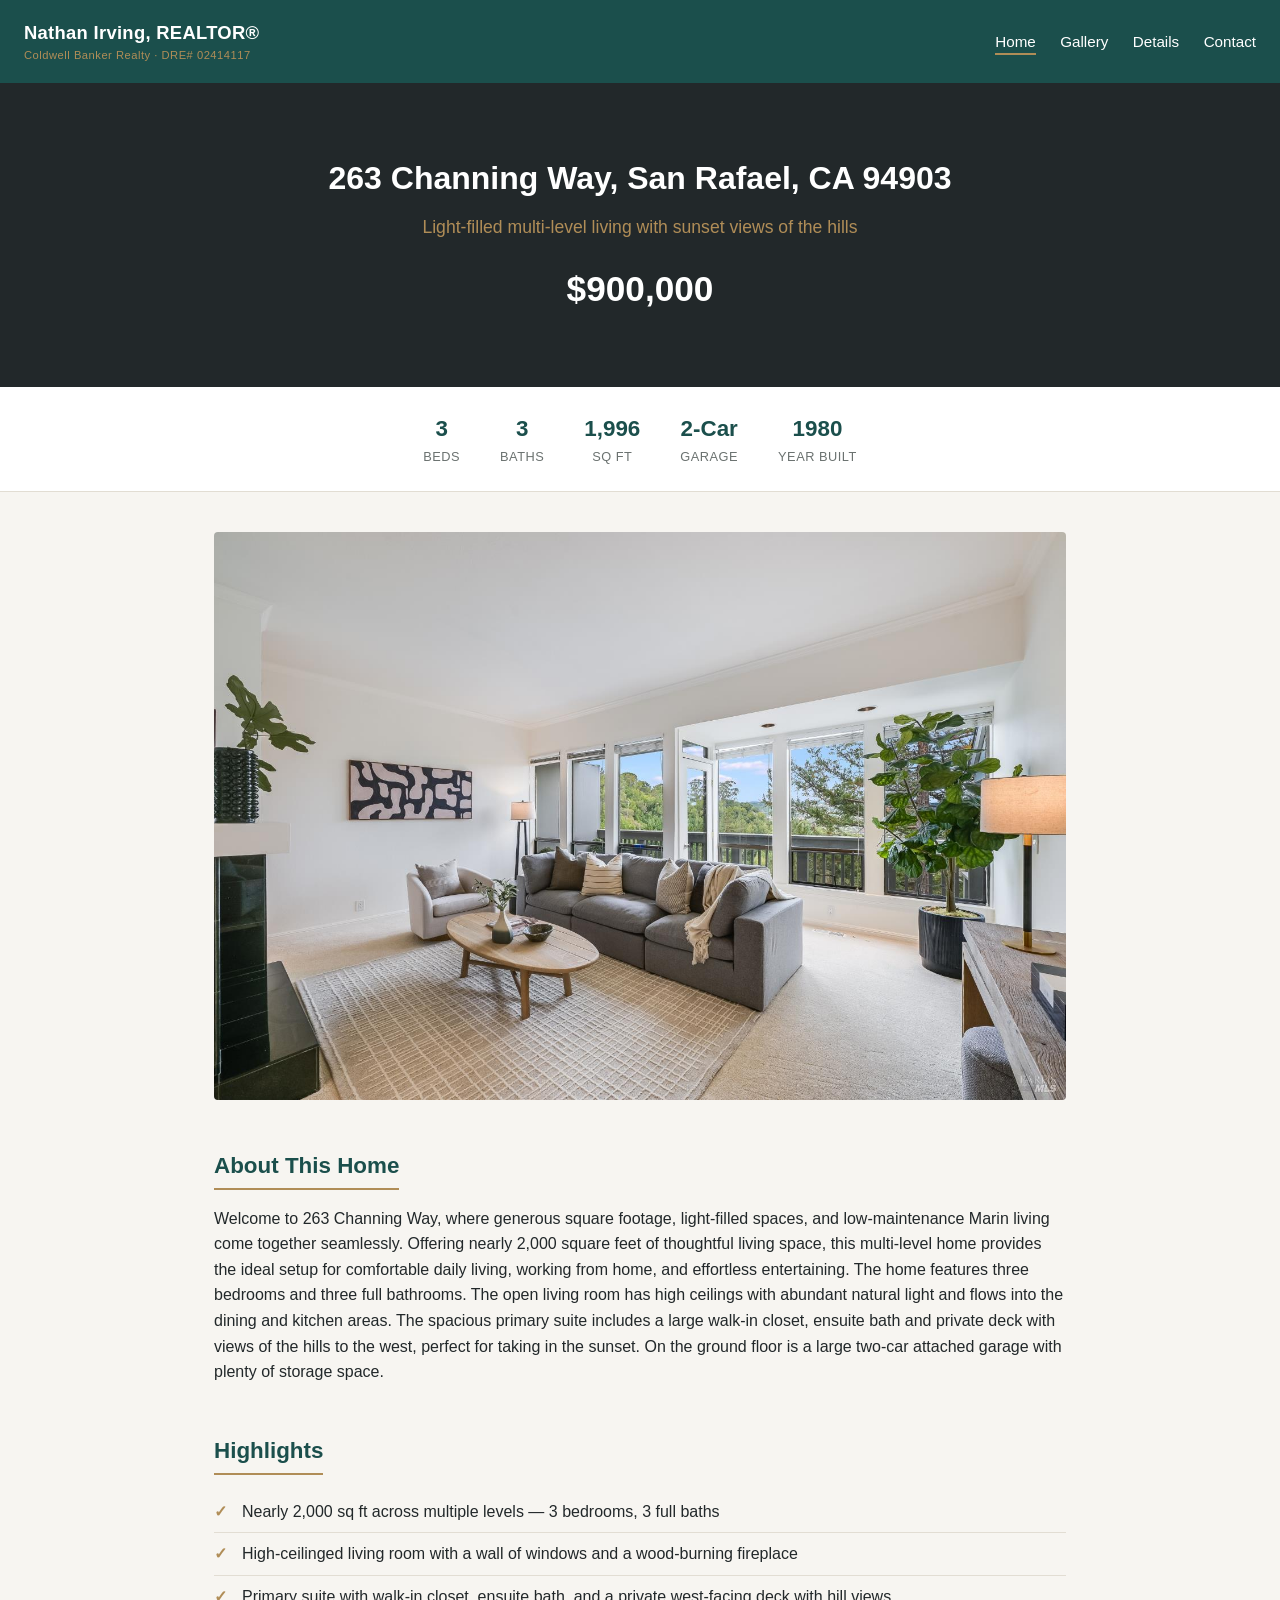
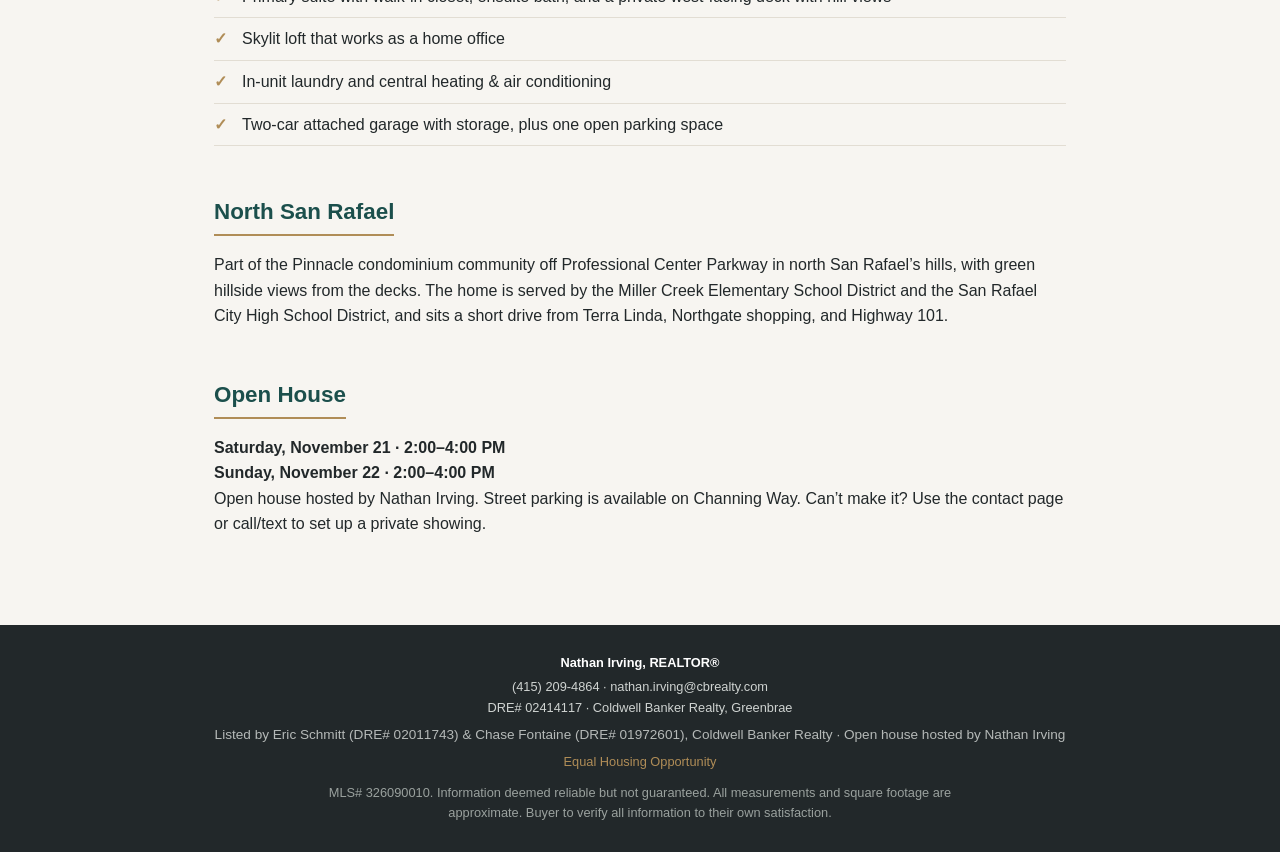
==== index.html @ 9faec248 "Listing microsite for 263 Channing Way, San Rafael Open house Sat 11/21 & Sun 11/22, 2-4 PM. Listed " ====
<!DOCTYPE html>
<html lang="en">
<head>
<meta charset="UTF-8">
<meta name="viewport" content="width=device-width, initial-scale=1.0">
<title>263 Channing Way, San Rafael, CA 94903 | Nathan Irving, REALTOR&reg;</title>
<meta name="description" content="Light-filled multi-level living with sunset views of the hills — 263 Channing Way, San Rafael, CA 94903. Open house hosted by Nathan Irving, REALTOR&reg;. Listed by Eric Schmitt, Coldwell Banker Realty.">
<link rel="stylesheet" href="style.css">
</head>
<body>

<header>
  <div class="brand">Nathan Irving, REALTOR&reg;<span class="dre">Coldwell Banker Realty &middot; DRE# 02414117</span></div>
  <nav>
    <a href="index.html" class="active">Home</a>
    <a href="gallery.html">Gallery</a>
    <a href="details.html">Details</a>
    <a href="contact.html">Contact</a>
  </nav>
</header>

<div class="hero">
  <h1>263 Channing Way, San Rafael, CA 94903</h1>
  <div class="tagline">Light-filled multi-level living with sunset views of the hills</div>
  <div class="price">$900,000</div>
</div>

<div class="stats">
  <div class="stat"><div class="num">3</div><div class="label">Beds</div></div>
  <div class="stat"><div class="num">3</div><div class="label">Baths</div></div>
  <div class="stat"><div class="num">1,996</div><div class="label">Sq Ft</div></div>
  <div class="stat"><div class="num">2-Car</div><div class="label">Garage</div></div>
  <div class="stat"><div class="num">1980</div><div class="label">Year Built</div></div>
</div>

<main>
  <section>
    <img src="images/01-living-room.jpg" alt="263 Channing Way - living room" style="width:100%;border-radius:4px;display:block;">
  </section>

  <section>
    <h2>About This Home</h2>
    <p>Welcome to 263 Channing Way, where generous square footage, light-filled spaces, and low-maintenance Marin living come together seamlessly. Offering nearly 2,000 square feet of thoughtful living space, this multi-level home provides the ideal setup for comfortable daily living, working from home, and effortless entertaining. The home features three bedrooms and three full bathrooms. The open living room has high ceilings with abundant natural light and flows into the dining and kitchen areas. The spacious primary suite includes a large walk-in closet, ensuite bath and private deck with views of the hills to the west, perfect for taking in the sunset. On the ground floor is a large two-car attached garage with plenty of storage space.</p>
  </section>

  <section>
    <h2>Highlights</h2>
    <ul class="features">
      <li>Nearly 2,000 sq ft across multiple levels &mdash; 3 bedrooms, 3 full baths</li>
      <li>High-ceilinged living room with a wall of windows and a wood-burning fireplace</li>
      <li>Primary suite with walk-in closet, ensuite bath, and a private west-facing deck with hill views</li>
      <li>Skylit loft that works as a home office</li>
      <li>In-unit laundry and central heating &amp; air conditioning</li>
      <li>Two-car attached garage with storage, plus one open parking space</li>
    </ul>
  </section>

  <section>
    <h2>North San Rafael</h2>
    <p>Part of the Pinnacle condominium community off Professional Center Parkway in north San Rafael&rsquo;s hills, with green hillside views from the decks. The home is served by the Miller Creek Elementary School District and the San Rafael City High School District, and sits a short drive from Terra Linda, Northgate shopping, and Highway 101.</p>
  </section>

  <section>
    <h2>Open House</h2>
    <p><strong>Saturday, November 21 &middot; 2:00&ndash;4:00 PM</strong><br><strong>Sunday, November 22 &middot; 2:00&ndash;4:00 PM</strong></p>
    <p>Open house hosted by Nathan Irving. Street parking is available on Channing Way. Can&rsquo;t make it? Use the contact page or call/text to set up a private showing.</p>
  </section>
</main>

<footer>
  <div class="agent-line">Nathan Irving, REALTOR&reg;</div>
  <div>(415) 209-4864 &middot; nathan.irving@cbrealty.com</div>
  <div>DRE# 02414117 &middot; Coldwell Banker Realty, Greenbrae</div>
  <div class="listed-by">Listed by Eric Schmitt (DRE# 02011743) &amp; Chase Fontaine (DRE# 01972601), Coldwell Banker Realty &middot; Open house hosted by Nathan Irving</div>
  <span class="eho">Equal Housing Opportunity</span>
  <p class="disclaimer">MLS# 326090010. Information deemed reliable but not guaranteed. All measurements and square footage are approximate. Buyer to verify all information to their own satisfaction.</p>
</footer>

</body>
</html>
---- style.css ----
:root {
  --teal: #1B4F4C;
  --gold: #B08D57;
  --cream: #F7F5F1;
  --dark: #22282A;
  --gray: #6B7270;
}

* { box-sizing: border-box; margin: 0; padding: 0; }

body {
  font-family: Arial, Helvetica, sans-serif;
  color: var(--dark);
  background: var(--cream);
  line-height: 1.6;
}

a { color: inherit; text-decoration: none; }

/* Header / Nav */
header {
  background: var(--teal);
  color: #fff;
  padding: 18px 24px;
  display: flex;
  justify-content: space-between;
  align-items: center;
  flex-wrap: wrap;
  gap: 10px;
}

header .brand {
  font-size: 1.15rem;
  font-weight: bold;
  letter-spacing: 0.3px;
}

header .brand .dre {
  display: block;
  font-size: 0.7rem;
  font-weight: normal;
  color: var(--gold);
  letter-spacing: 0.5px;
}

nav a {
  color: #fff;
  margin-left: 20px;
  font-size: 0.95rem;
  padding-bottom: 3px;
  border-bottom: 2px solid transparent;
}

nav a:hover, nav a.active {
  border-bottom: 2px solid var(--gold);
}

/* Hero */
.hero {
  background: var(--dark);
  color: #fff;
  padding: 70px 24px;
  text-align: center;
}

.hero h1 {
  font-size: 2rem;
  margin-bottom: 8px;
}

.hero .tagline {
  color: var(--gold);
  font-size: 1.1rem;
  margin-bottom: 20px;
}

.hero .price {
  font-size: 2.2rem;
  font-weight: bold;
}

/* Stats bar */
.stats {
  display: flex;
  justify-content: center;
  gap: 40px;
  flex-wrap: wrap;
  background: #fff;
  padding: 24px;
  border-bottom: 1px solid #e2ddd3;
}

.stats .stat { text-align: center; }
.stats .stat .num { font-size: 1.4rem; font-weight: bold; color: var(--teal); }
.stats .stat .label { font-size: 0.8rem; color: var(--gray); text-transform: uppercase; letter-spacing: 0.5px; }

/* Sections */
main { max-width: 900px; margin: 0 auto; padding: 40px 24px; }

section { margin-bottom: 48px; }

h2 {
  color: var(--teal);
  font-size: 1.4rem;
  margin-bottom: 16px;
  border-bottom: 2px solid var(--gold);
  display: inline-block;
  padding-bottom: 4px;
}

ul.features { list-style: none; }
ul.features li {
  padding: 8px 0 8px 28px;
  position: relative;
  border-bottom: 1px solid #e2ddd3;
}
ul.features li::before {
  content: "\2713";
  position: absolute;
  left: 0;
  color: var(--gold);
  font-weight: bold;
}

/* Gallery */
.gallery-grid {
  display: grid;
  grid-template-columns: repeat(auto-fit, minmax(260px, 1fr));
  gap: 16px;
}
.gallery-grid img {
  width: 100%;
  height: 220px;
  object-fit: cover;
  border-radius: 4px;
}

/* Map */
.map-embed { width: 100%; height: 360px; border: 0; border-radius: 4px; }

/* Contact form */
form { display: flex; flex-direction: column; gap: 14px; max-width: 480px; }
label { font-size: 0.9rem; font-weight: bold; color: var(--teal); }
input, textarea {
  padding: 10px 12px;
  border: 1px solid #ccc;
  border-radius: 4px;
  font-family: inherit;
  font-size: 1rem;
}
textarea { min-height: 120px; resize: vertical; }
button[type="submit"] {
  background: var(--gold);
  color: #fff;
  border: none;
  padding: 12px 20px;
  font-size: 1rem;
  font-weight: bold;
  border-radius: 4px;
  cursor: pointer;
  align-self: flex-start;
}
button[type="submit"]:hover { background: var(--teal); }

.contact-direct { margin-top: 24px; font-size: 0.95rem; }
.contact-direct a { color: var(--teal); font-weight: bold; }

/* Footer / compliance */
footer {
  background: var(--dark);
  color: #cfd3d1;
  padding: 28px 24px;
  font-size: 0.8rem;
  text-align: center;
}
footer .disclaimer { max-width: 700px; margin: 10px auto 0; color: #9aa19e; }
footer .agent-line { color: #fff; font-weight: bold; margin-bottom: 4px; }
footer .eho { color: var(--gold); margin-top: 6px; display: block; }

@media (max-width: 600px) {
  nav a { margin-left: 12px; font-size: 0.85rem; }
  .hero h1 { font-size: 1.5rem; }
  .hero .price { font-size: 1.7rem; }
}

/* Listing credit when Nathan is hosting, not listing */
.listed-by { font-size: 0.85rem; margin-top: 6px; opacity: 0.85; }
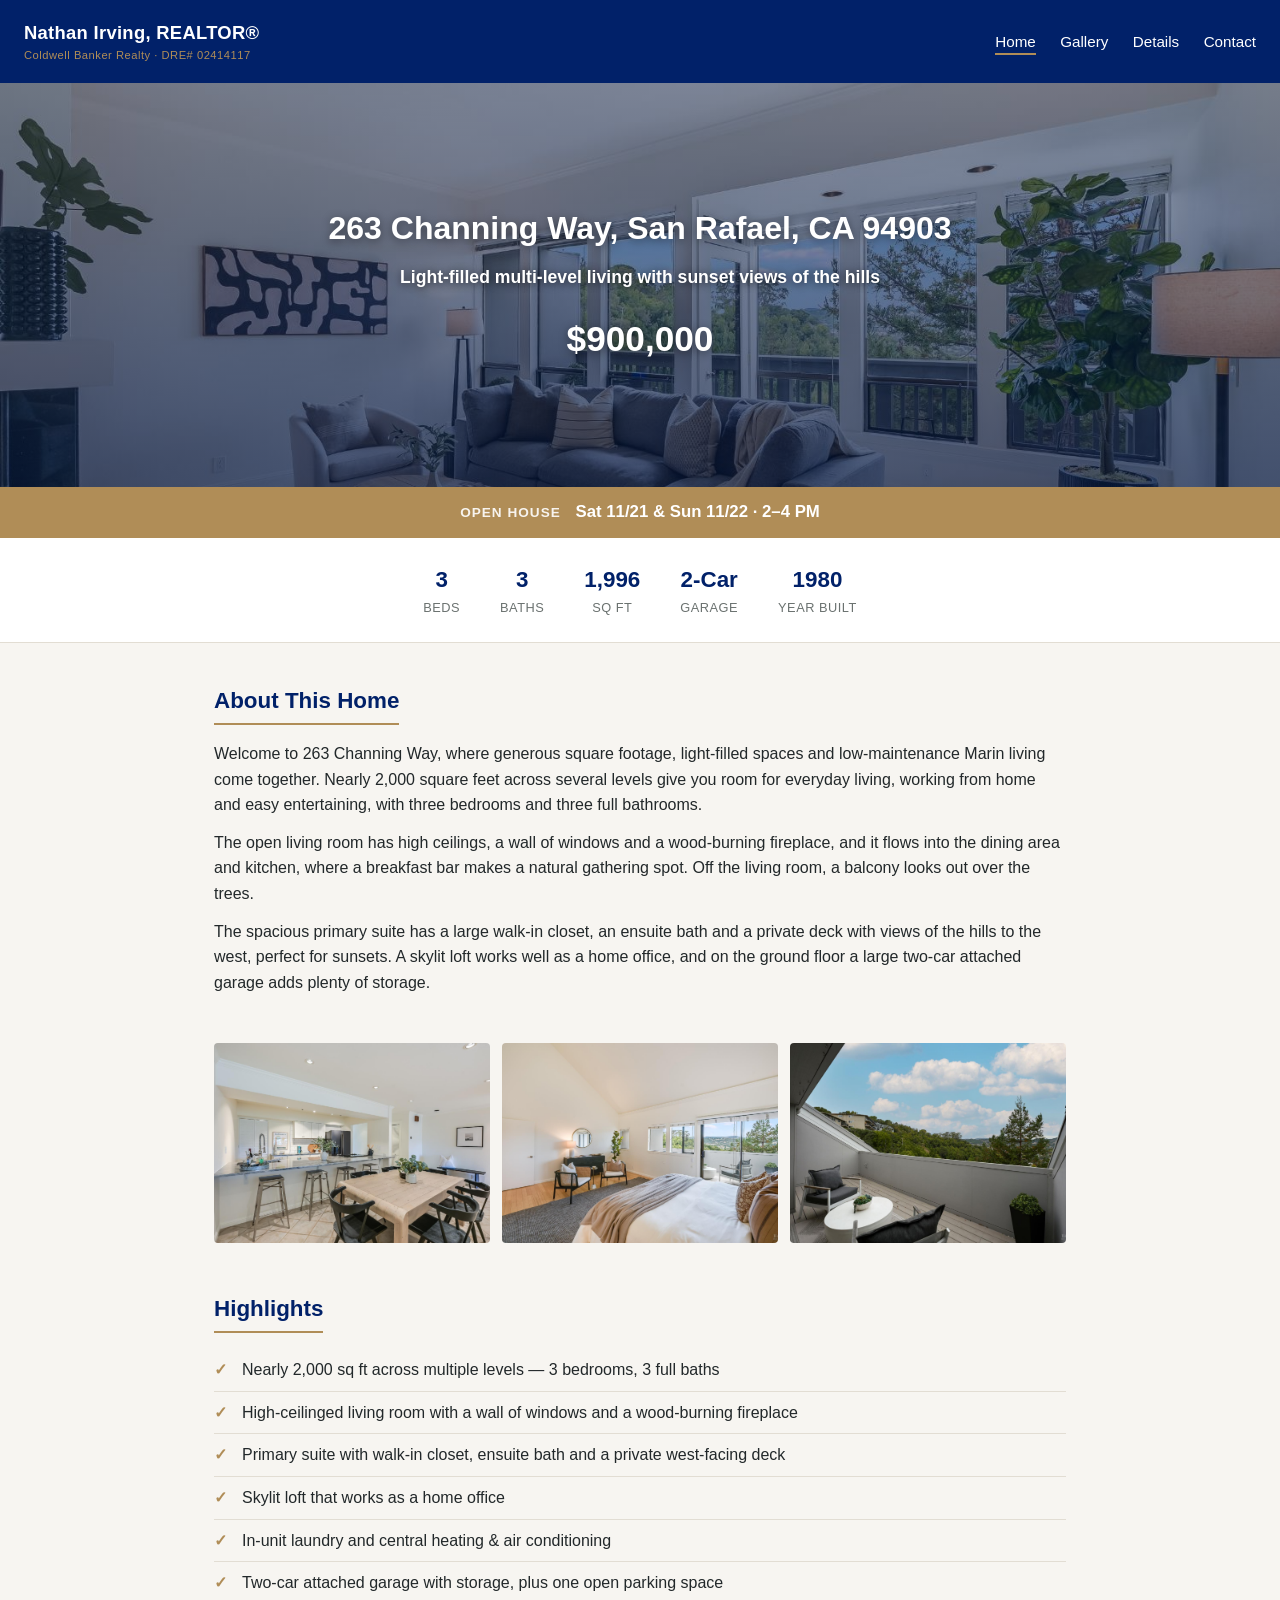
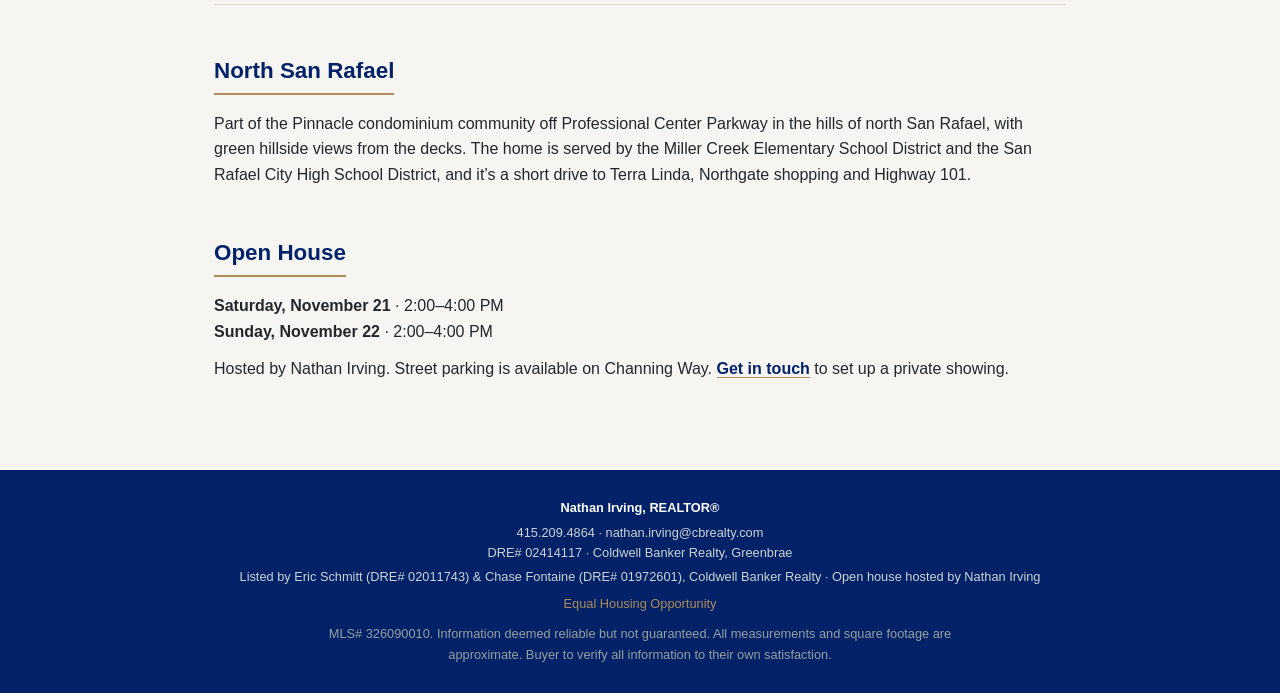
==== commit 71c959bd: "Redesign on the 24 Cottage Ln template: navy/gold, photo hero, open house banner, photo strip, tap-t" ====
--- a/index.html
+++ b/index.html
@@ -4,7 +4,10 @@
 <meta charset="UTF-8">
 <meta name="viewport" content="width=device-width, initial-scale=1.0">
 <title>263 Channing Way, San Rafael, CA 94903 | Nathan Irving, REALTOR&reg;</title>
-<meta name="description" content="Light-filled multi-level living with sunset views of the hills — 263 Channing Way, San Rafael, CA 94903. Open house hosted by Nathan Irving, REALTOR&reg;. Listed by Eric Schmitt, Coldwell Banker Realty.">
+<meta name="description" content="Light-filled 3 bed, 3 bath multi-level condo with a private hill-view deck in north San Rafael. 263 Channing Way, San Rafael, CA 94903. Open house hosted by Nathan Irving, DRE# 02414117.">
+<meta property="og:title" content="263 Channing Way, San Rafael | $900,000">
+<meta property="og:description" content="3 bed &middot; 3 bath &middot; 1,996 sq ft. Sat 11/21 &amp; Sun 11/22 &middot; 2&ndash;4 PM">
+<meta property="og:image" content="images/01-living-room.jpg">
 <link rel="stylesheet" href="style.css">
 </head>
 <body>
@@ -15,14 +18,20 @@
     <a href="index.html" class="active">Home</a>
     <a href="gallery.html">Gallery</a>
     <a href="details.html">Details</a>
+    
     <a href="contact.html">Contact</a>
   </nav>
 </header>
 
-<div class="hero">
+<div class="hero has-photo" style="--hero-img: url('images/01-living-room.jpg')">
   <h1>263 Channing Way, San Rafael, CA 94903</h1>
   <div class="tagline">Light-filled multi-level living with sunset views of the hills</div>
   <div class="price">$900,000</div>
+</div>
+
+<div class="oh-banner">
+  <span class="oh-label">Open House</span>
+  <span>Sat 11/21 &amp; Sun 11/22 &middot; 2&ndash;4 PM</span>
 </div>
 
 <div class="stats">
@@ -34,21 +43,26 @@
 </div>
 
 <main>
-  <section>
-    <img src="images/01-living-room.jpg" alt="263 Channing Way - living room" style="width:100%;border-radius:4px;display:block;">
-  </section>
 
   <section>
     <h2>About This Home</h2>
-    <p>Welcome to 263 Channing Way, where generous square footage, light-filled spaces, and low-maintenance Marin living come together seamlessly. Offering nearly 2,000 square feet of thoughtful living space, this multi-level home provides the ideal setup for comfortable daily living, working from home, and effortless entertaining. The home features three bedrooms and three full bathrooms. The open living room has high ceilings with abundant natural light and flows into the dining and kitchen areas. The spacious primary suite includes a large walk-in closet, ensuite bath and private deck with views of the hills to the west, perfect for taking in the sunset. On the ground floor is a large two-car attached garage with plenty of storage space.</p>
+    <p>Welcome to 263 Channing Way, where generous square footage, light-filled spaces and low-maintenance Marin living come together. Nearly 2,000 square feet across several levels give you room for everyday living, working from home and easy entertaining, with three bedrooms and three full bathrooms.</p>
+    <p>The open living room has high ceilings, a wall of windows and a wood-burning fireplace, and it flows into the dining area and kitchen, where a breakfast bar makes a natural gathering spot. Off the living room, a balcony looks out over the trees.</p>
+    <p>The spacious primary suite has a large walk-in closet, an ensuite bath and a private deck with views of the hills to the west, perfect for sunsets. A skylit loft works well as a home office, and on the ground floor a large two-car attached garage adds plenty of storage.</p>
   </section>
+
+  <div class="photo-strip">
+    <img src="images/04-kitchen-dining.jpg" alt="Kitchen with breakfast bar">
+    <img src="images/10-primary-suite-deck.jpg" alt="Primary suite">
+    <img src="images/28-primary-deck-views.jpg" alt="Primary suite deck with western hill views">
+  </div>
 
   <section>
     <h2>Highlights</h2>
     <ul class="features">
       <li>Nearly 2,000 sq ft across multiple levels &mdash; 3 bedrooms, 3 full baths</li>
       <li>High-ceilinged living room with a wall of windows and a wood-burning fireplace</li>
-      <li>Primary suite with walk-in closet, ensuite bath, and a private west-facing deck with hill views</li>
+      <li>Primary suite with walk-in closet, ensuite bath and a private west-facing deck</li>
       <li>Skylit loft that works as a home office</li>
       <li>In-unit laundry and central heating &amp; air conditioning</li>
       <li>Two-car attached garage with storage, plus one open parking space</li>
@@ -57,19 +71,19 @@
 
   <section>
     <h2>North San Rafael</h2>
-    <p>Part of the Pinnacle condominium community off Professional Center Parkway in north San Rafael&rsquo;s hills, with green hillside views from the decks. The home is served by the Miller Creek Elementary School District and the San Rafael City High School District, and sits a short drive from Terra Linda, Northgate shopping, and Highway 101.</p>
+    <p>Part of the Pinnacle condominium community off Professional Center Parkway in the hills of north San Rafael, with green hillside views from the decks. The home is served by the Miller Creek Elementary School District and the San Rafael City High School District, and it&rsquo;s a short drive to Terra Linda, Northgate shopping and Highway 101.</p>
   </section>
 
   <section>
     <h2>Open House</h2>
-    <p><strong>Saturday, November 21 &middot; 2:00&ndash;4:00 PM</strong><br><strong>Sunday, November 22 &middot; 2:00&ndash;4:00 PM</strong></p>
-    <p>Open house hosted by Nathan Irving. Street parking is available on Channing Way. Can&rsquo;t make it? Use the contact page or call/text to set up a private showing.</p>
+    <p><strong>Saturday, November 21</strong> &middot; 2:00&ndash;4:00 PM<br><strong>Sunday, November 22</strong> &middot; 2:00&ndash;4:00 PM</p>
+    <p>Hosted by Nathan Irving. Street parking is available on Channing Way. <a class="text-link" href="contact.html">Get in touch</a> to set up a private showing.</p>
   </section>
 </main>
 
 <footer>
   <div class="agent-line">Nathan Irving, REALTOR&reg;</div>
-  <div>(415) 209-4864 &middot; nathan.irving@cbrealty.com</div>
+  <div>415.209.4864 &middot; nathan.irving@cbrealty.com</div>
   <div>DRE# 02414117 &middot; Coldwell Banker Realty, Greenbrae</div>
   <div class="listed-by">Listed by Eric Schmitt (DRE# 02011743) &amp; Chase Fontaine (DRE# 01972601), Coldwell Banker Realty &middot; Open house hosted by Nathan Irving</div>
   <span class="eho">Equal Housing Opportunity</span>
--- a/style.css
+++ b/style.css
@@ -1,5 +1,5 @@
 :root {
-  --teal: #1B4F4C;
+  --teal: #012169; /* Coldwell Banker navy (variable name kept from template) */
   --gold: #B08D57;
   --cream: #F7F5F1;
   --dark: #22282A;
@@ -167,7 +167,7 @@
 
 /* Footer / compliance */
 footer {
-  background: var(--dark);
+  background: var(--teal);
   color: #cfd3d1;
   padding: 28px 24px;
   font-size: 0.8rem;
@@ -183,5 +183,39 @@
   .hero .price { font-size: 1.7rem; }
 }
 
-/* Listing credit when Nathan is hosting, not listing */
-.listed-by { font-size: 0.85rem; margin-top: 6px; opacity: 0.85; }
+/* --- Photo hero, open house banner, photo strip, gallery (from 24 Cottage Ln) --- */
+.hero.has-photo {
+  background: linear-gradient(rgba(1,20,60,0.40), rgba(1,20,60,0.68)), var(--hero-img) center 40% / cover no-repeat;
+  padding: 120px 24px;
+}
+.hero.has-photo h1, .hero.has-photo .price { text-shadow: 0 2px 10px rgba(0,0,0,0.45); }
+.hero.has-photo .tagline { color: #fff; font-weight: bold; text-shadow: 0 1px 8px rgba(0,0,0,0.7); }
+.oh-banner {
+  background: var(--gold);
+  color: #fff;
+  text-align: center;
+  padding: 12px 16px;
+  font-size: 1.05rem;
+  font-weight: bold;
+}
+.oh-banner .oh-label { text-transform: uppercase; letter-spacing: 1px; margin-right: 10px; font-size: 0.85rem; opacity: 0.9; }
+section p + p { margin-top: 12px; }
+.photo-strip { display: grid; grid-template-columns: repeat(auto-fit, minmax(200px, 1fr)); gap: 12px; margin-bottom: 48px; }
+.photo-strip img { width: 100%; height: 200px; object-fit: cover; border-radius: 4px; }
+.text-link { color: var(--teal); font-weight: bold; border-bottom: 1px solid var(--gold); }
+main.wide { max-width: 1200px; }
+.hint { color: var(--gray); font-size: 0.9rem; margin-bottom: 16px; }
+.gallery-grid a { display: block; }
+.gallery-grid img { transition: opacity 0.15s; }
+.gallery-grid a:hover img { opacity: 0.85; }
+@media (max-width: 600px) {
+  .hero.has-photo { padding: 80px 16px; }
+  .oh-banner .oh-label { display: block; margin: 0 0 2px; }
+}
+
+.cta-wrap { text-align: center; margin: -8px 0 36px; }
+.cta-3d { display: inline-block; background: var(--teal); color: #fff; font-weight: bold; padding: 12px 22px; border-radius: 4px; border: 2px solid var(--gold); }
+.cta-3d:hover { background: var(--gold); color: #fff; }
+
+/* Listing credit (when Nathan is hosting, not listing) */
+footer .listed-by { color: #cfd3d1; margin-top: 4px; }
